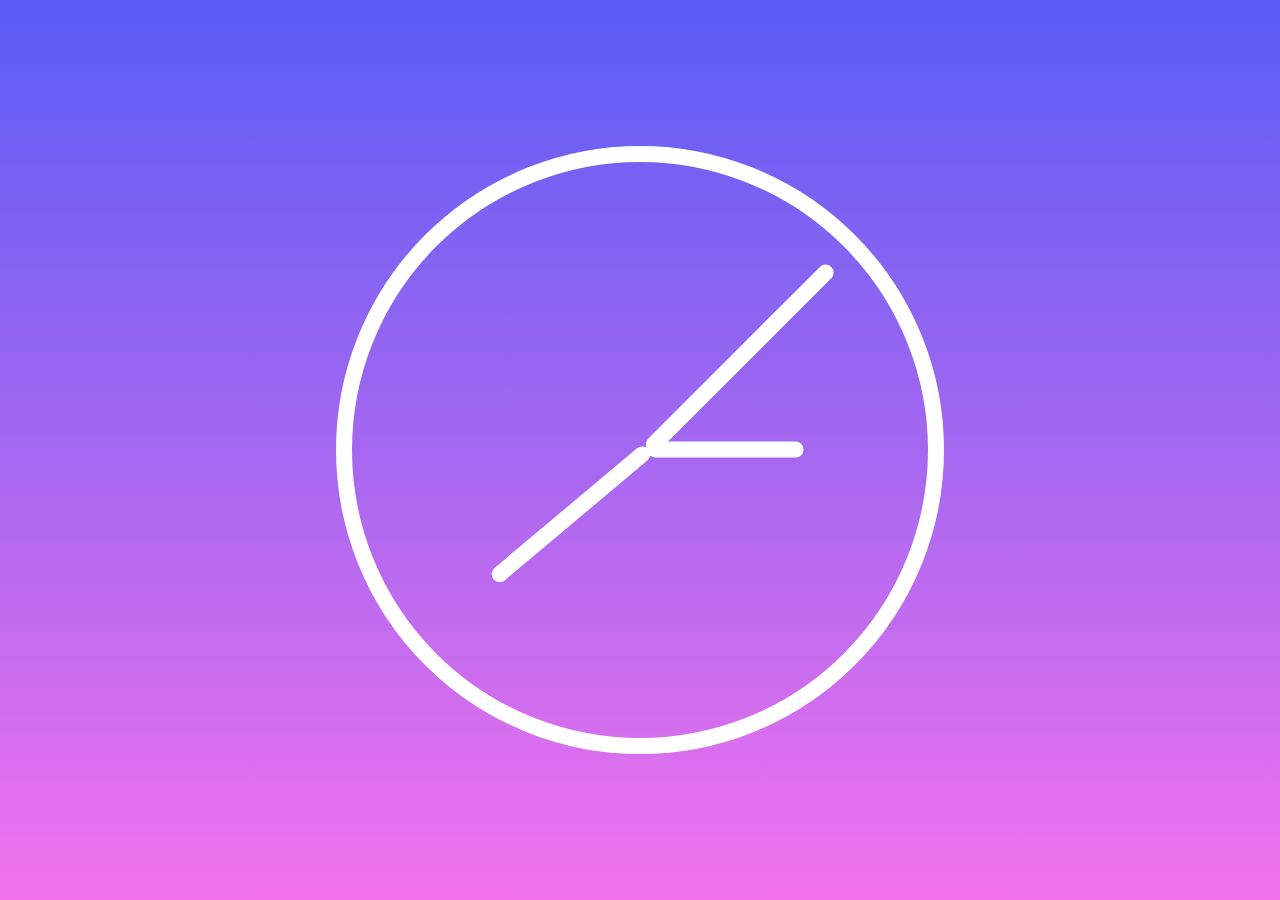
==== analog-clock/index.html @ e2f559be "Created initial markup and style for analog clock" ====
<!DOCTYPE html>
<html lang="en">
<head>
    <meta charset="UTF-8">
    <meta name="viewport" content="width=device-width, initial-scale=1.0">
    <meta http-equiv="X-UA-Compatible" content="ie=edge">
    <title>Document</title>
    <link rel="stylesheet" href="style.css">
</head>
<body>
    <div class="clock">
        <div class="clock-face">
            <div class="hand hour-hand"></div>
            <div class="hand minute-hand"></div>
            <div class="hand second-hand"></div>
        </div>
    </div>

    <script src="index.js"></script>
</body>
</html>
---- analog-clock/style.css ----
html {
    background-image: linear-gradient(#585df5, #f272ec);
}

body {
    height: 100vh;
    margin: 0;
    padding: 0;
    display: flex;
    justify-content: center;
    align-items: center;
}

.clock {
    /* box model */
    border: 1rem solid white;
    border-radius: 50%;
    /* dimensions */
    width: 36rem;
    height: 36rem;
}

.clock-face {
    width: 100%;
    height: 100%;
    position: relative;
}

.hand {
    position: absolute;
    background: white;
    width: 1rem;
    border-radius: 1rem;
    left: 50%;
    transform-origin: bottom;
}

.hour-hand {
    /* dimensions */
    height: 27%;
    top: 23%;
    /* transform: translate(-70%, 30%); */
    transform: rotate(90deg);
}

.minute-hand {
    height: 35%;
    top: 15%;
    transform: rotate(230deg);
}

.second-hand {
    height: 45%;
    top: 5%;
    transform: rotate(45deg);
}
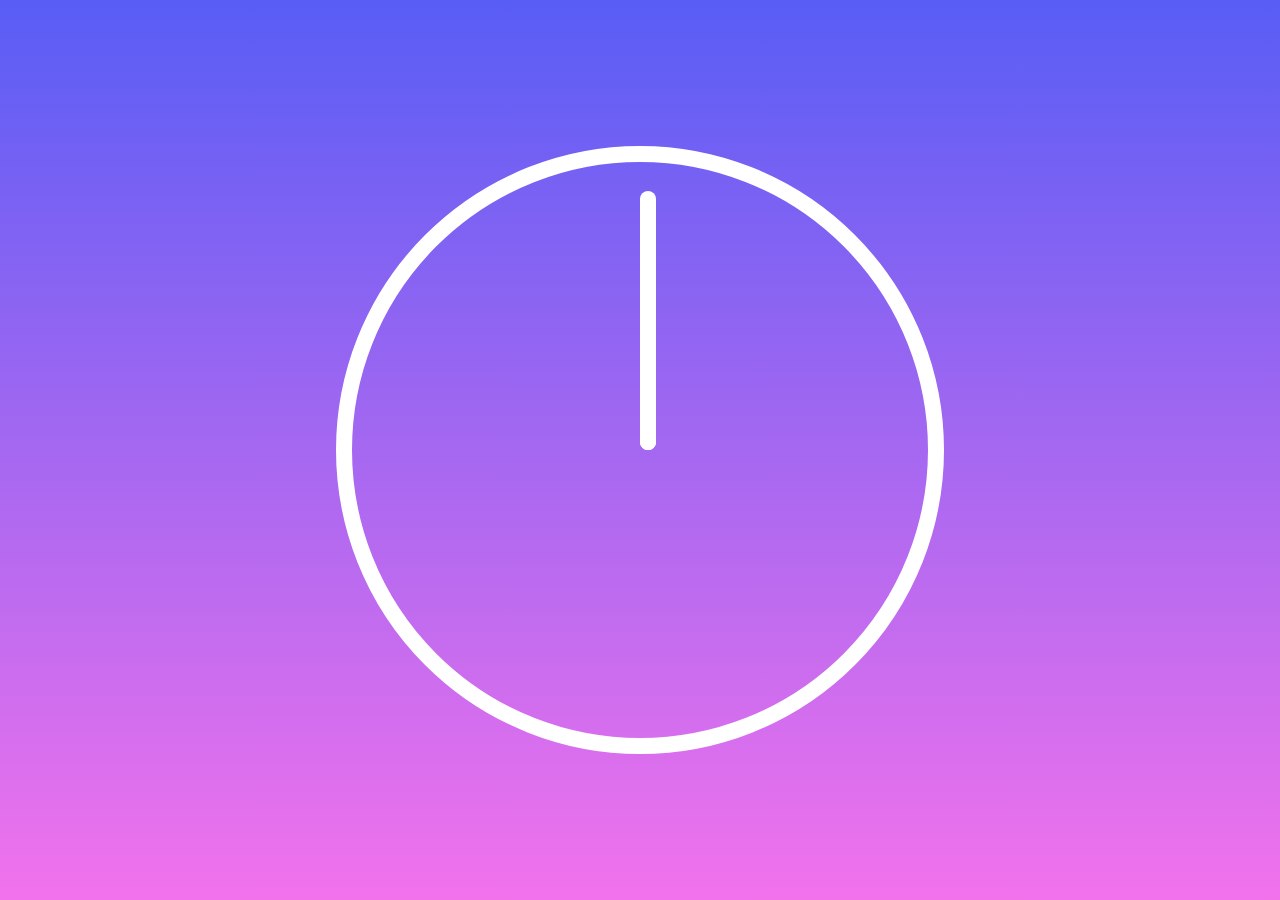
==== commit 1b5e1730: "Add analog clock" ====
--- a/analog-clock/index.html
+++ b/analog-clock/index.html
@@ -4,15 +4,15 @@
     <meta charset="UTF-8">
     <meta name="viewport" content="width=device-width, initial-scale=1.0">
     <meta http-equiv="X-UA-Compatible" content="ie=edge">
-    <title>Document</title>
+    <title>Analog Clock</title>
     <link rel="stylesheet" href="style.css">
 </head>
 <body>
     <div class="clock">
         <div class="clock-face">
-            <div class="hand hour-hand"></div>
-            <div class="hand minute-hand"></div>
-            <div class="hand second-hand"></div>
+            <div class="hand hour-hand trasnition-enable"></div>
+            <div class="hand minute-hand transition-enable"></div>
+            <div class="hand second-hand transition-enable"></div>
         </div>
     </div>
 
--- a/analog-clock/style.css
+++ b/analog-clock/style.css
@@ -39,18 +39,19 @@
     /* dimensions */
     height: 27%;
     top: 23%;
-    /* transform: translate(-70%, 30%); */
-    transform: rotate(90deg);
 }
 
 .minute-hand {
     height: 35%;
     top: 15%;
-    transform: rotate(230deg);
 }
 
 .second-hand {
     height: 45%;
     top: 5%;
-    transform: rotate(45deg);
+}
+
+.transition-enable {
+    transition: all .05s;
+    transition-timing-function: cubic-bezier(0, 1.31, 0.22, 1.35);
 }